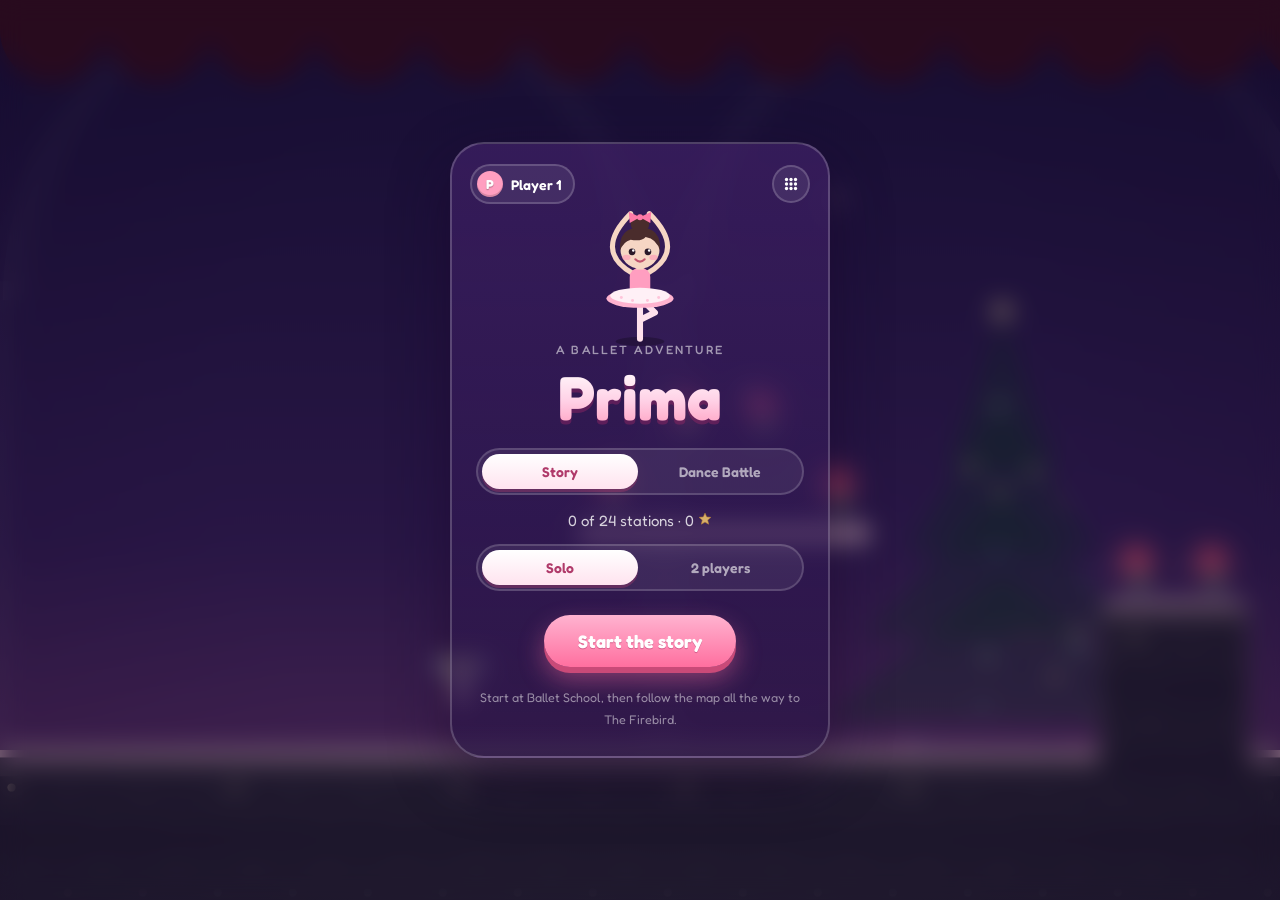
==== play/index.html @ 868edf6e "Add free web demo (Ballet Class + The Nutcracker) Co-Authored-By: Claude Opus 5.5 <noreply@anthropic" ====
<!DOCTYPE html>
<html lang="en">
<head>
<meta charset="utf-8">
<meta name="viewport" content="width=device-width,initial-scale=1,maximum-scale=1,user-scalable=no,viewport-fit=cover">
<title>Prima: Ballet Adventure — free demo</title>
<meta name="description" content="Play the free Nutcracker chapter of Prima: Ballet Adventure, a ballet platformer for kids. No ads, no tracking.">
<link rel="stylesheet" href="css/fonts.css">
<link rel="stylesheet" href="css/style.css">
</head>
<body>
<canvas id="c"></canvas>

<div class="hud" id="hud">
  <div class="pill" id="hearts"></div>
  <div class="pill"><span id="itemIcon"></span><span id="items">0</span></div>
  <div class="spacer"></div>
  <div class="pill" id="powPill" style="display:none"><span id="powIcon"></span><span class="pbar"><i id="powBar"></i></span></div>
  <div class="pill" id="timerPill" style="display:none"><svg width="14" height="14" viewBox="0 0 24 24"><circle cx="12" cy="13" r="8" fill="none" stroke="#fff" stroke-width="2"/><path d="M12 9v4l2.5 2M9 2h6" stroke="#fff" stroke-width="2" stroke-linecap="round"/></svg><span id="timer">0</span></div>
  <div class="pill"><span class="beat" id="beat"></span><span id="score">0</span></div>
  <button class="pill iconbtn" id="home" aria-label="Home"><svg width="16" height="16" viewBox="0 0 24 24"><path d="M4 11l8-7 8 7v9a1 1 0 01-1 1h-4v-6h-6v6H5a1 1 0 01-1-1z" fill="#fff"/></svg></button>
  <button class="pill iconbtn" id="menu" aria-label="Pause"><svg width="16" height="16" viewBox="0 0 24 24"><rect x="6" y="5" width="4" height="14" rx="1.5" fill="#fff"/><rect x="14" y="5" width="4" height="14" rx="1.5" fill="#fff"/></svg></button>
  <button class="pill iconbtn" id="mute" aria-label="Sound"></button>
</div>
<div class="toast" id="toast"></div>
<div class="btoast" id="badgeToast"></div>
<div class="intro" id="intro"><small id="introAct"></small><b id="introName"></b></div>

<div class="controls" id="controls">
  <div class="dpad" id="dpad">
    <div class="l"><svg width="20" height="20" viewBox="0 0 24 24"><path d="M15 5l-7 7 7 7" stroke="#fff" stroke-width="2.4" fill="none" stroke-linecap="round" stroke-linejoin="round"/></svg></div>
    <div class="r"><svg width="20" height="20" viewBox="0 0 24 24"><path d="M9 5l7 7-7 7" stroke="#fff" stroke-width="2.4" fill="none" stroke-linecap="round" stroke-linejoin="round"/></svg></div>
  </div>
  <div class="acts">
    <div class="btn" data-k="spin">Spin</div>
    <div class="btn big" data-k="jump">Leap</div>
  </div>
</div>

<div class="dhud" id="dhud">
  <div class="pill" id="dplayer">Player 1</div>
  <div class="pill" id="dscore">0</div>
  <div class="spacer"></div>
  <button class="pill iconbtn" id="dquit" aria-label="Quit"><svg width="14" height="14" viewBox="0 0 24 24"><path d="M6 6l12 12M18 6L6 18" stroke="#fff" stroke-width="2.4" stroke-linecap="round"/></svg></button>
</div>
<div class="lanes" id="lanes">
  <div class="lane" data-l="0" style="--c:#ff9ec0"><i></i><span>Plié</span><kbd>D</kbd></div>
  <div class="lane" data-l="1" style="--c:#9fd0ff"><i></i><span>Arabesque</span><kbd>F</kbd></div>
  <div class="lane" data-l="2" style="--c:#ffd36e"><i></i><span>Jeté</span><kbd>J</kbd></div>
  <div class="lane" data-l="3" style="--c:#c9a6ff"><i></i><span>Pirouette</span><kbd>K</kbd></div>
</div>

<div class="map hidden" id="map">
  <div class="mapscroll" id="mapscroll"><div class="mapinner" id="mapinner"></div></div>
  <div class="maptop">
    <button class="pill iconbtn" id="mapHome" aria-label="Home"><svg width="16" height="16" viewBox="0 0 24 24"><path d="M4 11l8-7 8 7v9a1 1 0 01-1 1h-4v-6h-6v6H5a1 1 0 01-1-1z" fill="#fff"/></svg></button>
    <div class="pill" id="mapWho">Story Map</div><div class="spacer"></div>
    <div class="pill" id="mapStars"></div>
  </div>
</div>
<div class="coopctl" id="coopctl">
  <div class="cl" data-who="1"><div class="cdp"><div data-dir="left">◀</div><div data-dir="right">▶</div></div><div class="cbt"><div data-ck="spin">Spin</div><div data-ck="jump" class="big">Leap</div></div><span class="ctag" style="background:#ff9ec0">P1</span></div>
  <div class="cl" data-who="2"><div class="cdp"><div data-dir="left">◀</div><div data-dir="right">▶</div></div><div class="cbt"><div data-ck="spin">Spin</div><div data-ck="jump" class="big">Leap</div></div><span class="ctag" style="background:#3fc8a0">P2</span></div>
</div>
<div class="maker hidden" id="maker">
  <div class="mktop">
    <button class="pill iconbtn" id="mkHome" aria-label="Home"><svg width="16" height="16" viewBox="0 0 24 24"><path d="M4 11l8-7 8 7v9a1 1 0 01-1 1h-4v-6h-6v6H5a1 1 0 01-1-1z" fill="#fff"/></svg></button>
    <div class="mkslots" id="mkSlots"></div><div class="spacer"></div>
    <button class="pill" id="mkThemeBtn">World: <b id="mkTheme"></b></button>
    <button class="pill" id="mkClear">Clear</button>
    <button class="mkplay" id="mkPlay">Play ▶</button>
  </div>
  <div class="mkwrap" id="mkWrap"><canvas id="mkCanvas"></canvas></div>
  <div class="mktools" id="mkTools"></div>
</div>
<div class="overlay" id="overlay"><div class="deco" id="deco"></div><div class="card" id="card"></div></div>

<script>
// Web demo settings. Paste the App Store link here on launch day.
window.PRIMA_WEB_DEMO=true;
window.PRIMA_APP_STORE_URL="";
</script>
<script src="js/setup.js"></script>
<script src="js/levels.js"></script>
<script src="js/engine.js"></script>
<script src="js/ui.js"></script>
<script src="js/update.js"></script>
<script src="js/render.js"></script>
<script src="js/battle.js"></script>
<script src="js/store.js"></script>
<script src="js/main.js"></script>
</body>
</html>
---- play/css/fonts.css ----
@font-face{font-family:'Fredoka';font-style:normal;font-weight:400;font-display:swap;src:url(../fonts/fredoka-latin-400-normal.woff2) format('woff2')}
@font-face{font-family:'Fredoka';font-style:normal;font-weight:500;font-display:swap;src:url(../fonts/fredoka-latin-500-normal.woff2) format('woff2')}
@font-face{font-family:'Fredoka';font-style:normal;font-weight:600;font-display:swap;src:url(../fonts/fredoka-latin-600-normal.woff2) format('woff2')}
@font-face{font-family:'Fredoka';font-style:normal;font-weight:700;font-display:swap;src:url(../fonts/fredoka-latin-700-normal.woff2) format('woff2')}
@font-face{font-family:'Inter';font-style:normal;font-weight:400;font-display:swap;src:url(../fonts/inter-latin-400-normal.woff2) format('woff2')}
@font-face{font-family:'Inter';font-style:normal;font-weight:500;font-display:swap;src:url(../fonts/inter-latin-500-normal.woff2) format('woff2')}
@font-face{font-family:'Inter';font-style:normal;font-weight:600;font-display:swap;src:url(../fonts/inter-latin-600-normal.woff2) format('woff2')}
@font-face{font-family:'Inter';font-style:normal;font-weight:700;font-display:swap;src:url(../fonts/inter-latin-700-normal.woff2) format('woff2')}
---- play/css/style.css ----
:root{--glass:rgba(255,255,255,.10);--line:rgba(255,255,255,.16)}
*{box-sizing:border-box;margin:0;padding:0;-webkit-tap-highlight-color:transparent;user-select:none;-webkit-user-select:none;-webkit-touch-callout:none}
html,body{height:100%;background:#0d0a18;overflow:hidden;font-family:Fredoka,Inter,-apple-system,system-ui,sans-serif;color:#fff;touch-action:none;overscroll-behavior:none}
canvas{position:fixed;inset:0;width:100%;height:100%;display:block}
.hud{position:fixed;top:calc(env(safe-area-inset-top) + 12px);left:calc(env(safe-area-inset-left) + 14px);right:calc(env(safe-area-inset-right) + 14px);display:flex;align-items:center;gap:8px;z-index:5;pointer-events:none;opacity:0;transition:opacity .6s}
.hud.show{opacity:1}
.pill{display:flex;align-items:center;gap:6px;height:34px;padding:0 12px;border-radius:999px;background:rgba(30,16,50,.32);backdrop-filter:blur(16px);-webkit-backdrop-filter:blur(16px);border:1px solid var(--line);font-size:14px;font-weight:600;font-variant-numeric:tabular-nums;letter-spacing:-.01em}
.pill svg{display:block}
.spacer{flex:1}
.beat{width:8px;height:8px;border-radius:50%;background:#ffc6dc}
.iconbtn{pointer-events:auto;width:34px;padding:0;justify-content:center;cursor:pointer;color:#fff;font:inherit}
.controls{position:fixed;left:0;right:0;bottom:0;padding:0 calc(env(safe-area-inset-right) + 18px) calc(env(safe-area-inset-bottom) + 18px) calc(env(safe-area-inset-left) + 18px);display:flex;justify-content:space-between;align-items:flex-end;z-index:5;pointer-events:none;opacity:0;transition:opacity .6s}
.controls.show{opacity:1}
.controls.show .dpad,.controls.show .acts{pointer-events:auto}
.dpad{display:flex;width:156px;height:72px;border-radius:999px;background:var(--glass);border:1px solid var(--line);backdrop-filter:blur(16px);-webkit-backdrop-filter:blur(16px);overflow:hidden}
.dpad div{flex:1;display:grid;place-items:center;transition:background .12s}
.dpad div.on{background:rgba(255,255,255,.22)}
.acts{display:flex;gap:14px;align-items:flex-end}
.btn{width:66px;height:66px;border-radius:50%;background:var(--glass);border:1px solid var(--line);backdrop-filter:blur(16px);-webkit-backdrop-filter:blur(16px);display:grid;place-items:center;color:#fff;font-size:12px;font-weight:600;letter-spacing:.06em;text-transform:uppercase;transition:transform .12s cubic-bezier(.2,.8,.2,1),background .12s}
.btn.big{width:84px;height:84px;margin-bottom:22px;background:rgba(255,198,220,.18)}
.btn.on{transform:scale(.9);background:rgba(255,255,255,.3)}
@media (hover:hover) and (pointer:fine){.controls{display:none}}
.overlay{position:fixed;inset:0;display:grid;place-items:center;z-index:10;background:rgba(10,7,20,.4);backdrop-filter:blur(12px);-webkit-backdrop-filter:blur(12px);transition:opacity .5s;padding:12px}
.overlay.hidden{opacity:0;pointer-events:none}
.card{text-align:center;padding:34px 24px 26px;border-radius:30px;background:rgba(255,255,255,.07);border:1px solid var(--line);max-width:380px;width:100%;max-height:100%;overflow:auto;animation:rise .8s cubic-bezier(.2,.8,.2,1)}
.eyebrow{font-size:12px;letter-spacing:.22em;text-transform:uppercase;opacity:.55}
h1{font-size:56px;font-weight:700;letter-spacing:-.045em;line-height:1.05;margin-top:8px;background:linear-gradient(180deg,#fff,#ffc6dc);-webkit-background-clip:text;background-clip:text;color:transparent}
.sub{opacity:.7;margin-top:8px;font-size:15px;line-height:1.5}
.cta{margin-top:24px;padding:15px 34px;border-radius:999px;border:none;background:#fff;color:#16111f;font-weight:600;font-size:16px;font-family:inherit;cursor:pointer;transition:transform .2s}
.cta:active,.act:active{transform:scale(.96)}
.ghost{display:block;margin:14px auto 0;background:none;border:none;color:#fff;opacity:.6;font:500 15px Fredoka,Inter,system-ui,sans-serif;cursor:pointer}
.howto{margin-top:20px;font-size:12.5px;opacity:.5;line-height:1.7}
.stats{display:flex;justify-content:center;gap:30px;margin-top:20px}
.stat b{display:block;font-size:30px;font-weight:700;letter-spacing:-.02em;font-variant-numeric:tabular-nums}
.stat span{font-size:11px;opacity:.55;letter-spacing:.14em;text-transform:uppercase}
.list{margin-top:22px;display:flex;flex-direction:column;gap:10px}
.act{display:flex;align-items:center;gap:14px;width:100%;padding:12px 14px;border-radius:18px;background:rgba(255,255,255,.07);border:1px solid var(--line);color:#fff;font:inherit;text-align:left;cursor:pointer;transition:transform .2s,background .2s;animation:rise .7s cubic-bezier(.2,.8,.2,1) both}
.act:hover{background:rgba(255,255,255,.12)}
.act:disabled{opacity:.38;cursor:default}
.num{width:38px;height:38px;flex:none;border-radius:12px;display:grid;place-items:center;font-weight:700;font-size:14px}
.act .t{flex:1;display:flex;flex-direction:column;gap:2px}
.act b{font-size:15px;font-weight:600}
.act small{font-size:12px;opacity:.55}
.act .go{opacity:.5;font-size:18px}
@keyframes rise{from{opacity:0;transform:translateY(24px) scale(.97)}to{opacity:1;transform:none}}
.toast{text-shadow:0 1px 3px rgba(20,0,40,.7),0 0 12px rgba(20,0,40,.5);font-weight:600;position:fixed;left:50%;top:calc(env(safe-area-inset-top) + 60px);transform:translateX(-50%);font-size:12px;letter-spacing:.2em;text-transform:uppercase;opacity:0;transition:opacity .5s;z-index:6;pointer-events:none;white-space:nowrap}
.toast.show{opacity:.75}
.intro{position:fixed;left:0;right:0;top:34%;text-align:center;z-index:6;pointer-events:none;opacity:0}
.intro small{display:block;font-size:12px;letter-spacing:.3em;text-transform:uppercase;opacity:.6}
.intro b{display:block;font-size:40px;font-weight:700;letter-spacing:-.04em;margin-top:6px}
.intro.play{animation:intro 2.8s cubic-bezier(.2,.8,.2,1) forwards}
@keyframes intro{0%{opacity:0;transform:translateY(16px);filter:blur(6px)}18%{opacity:1;transform:none;filter:none}75%{opacity:1}100%{opacity:0;transform:translateY(-10px)}}
.bgrid{display:grid;grid-template-columns:1fr 1fr;gap:8px;margin-top:16px}
.bgrid button{padding:11px 8px;border-radius:16px;border:2px solid rgba(255,255,255,.16);background:rgba(255,255,255,.07);color:#fff;font:600 14px Fredoka,Inter,system-ui,sans-serif;cursor:pointer;transition:transform .15s,background .2s}
.bgrid button.on{background:linear-gradient(180deg,#fff,#ffe3ef);color:#b03a6a;border-color:transparent;box-shadow:0 3px 0 rgba(176,58,106,.35)}
.bgrid button:active{transform:scale(.95)}
.seg{display:flex;gap:4px;padding:4px;border-radius:999px;background:rgba(255,255,255,.07);border:1px solid var(--line);margin-top:18px}
.seg button{flex:1;padding:9px 10px;border-radius:999px;border:none;background:none;color:#fff;font:600 14px Fredoka,Inter,system-ui,sans-serif;opacity:.6;cursor:pointer;transition:background .25s,opacity .25s,color .25s}
.seg button.on{background:#fff;color:#16111f;opacity:1}
.seglabel{font-size:11px;letter-spacing:.16em;text-transform:uppercase;opacity:.45;margin-top:16px;text-align:left;padding-left:4px}
.seglabel+.seg{margin-top:6px}
.act.sel{background:rgba(255,255,255,.16);border-color:rgba(255,255,255,.5)}
.lanes{position:fixed;left:calc(env(safe-area-inset-left) + 14px);right:calc(env(safe-area-inset-right) + 14px);bottom:calc(env(safe-area-inset-bottom) + 14px);display:grid;grid-template-columns:repeat(4,1fr);gap:8px;z-index:5;opacity:0;pointer-events:none;transition:opacity .5s}
.lanes.show{opacity:1;pointer-events:auto}
@media (min-aspect-ratio:6/5){.lanes{left:auto;width:min(400px,52vw)}}
.lane{height:64px;border-radius:18px;background:var(--glass);border:1px solid var(--line);backdrop-filter:blur(16px);-webkit-backdrop-filter:blur(16px);display:flex;flex-direction:column;align-items:center;justify-content:center;gap:5px;font-size:11px;font-weight:600;letter-spacing:.03em;transition:transform .1s,background .1s;cursor:pointer}
.lane i{width:10px;height:10px;border-radius:50%;background:var(--c);box-shadow:0 0 12px var(--c)}
.lane.on{transform:scale(.93);background:rgba(255,255,255,.25)}
.lane kbd{font:inherit;font-size:10px;opacity:.4}
@media (pointer:coarse){.lane kbd{display:none}}
.dhud{position:fixed;top:calc(env(safe-area-inset-top) + 12px);left:calc(env(safe-area-inset-left) + 14px);right:calc(env(safe-area-inset-right) + 14px);display:flex;align-items:center;gap:8px;z-index:5;pointer-events:none;opacity:0;transition:opacity .5s}
.dhud.show{opacity:1}
.versus{display:flex;justify-content:center;gap:14px;margin-top:20px}
.versus div{flex:1;padding:14px 8px;border-radius:18px;background:rgba(255,255,255,.06);border:1px solid var(--line)}
.versus div.win{border-color:rgba(255,214,110,.7);background:rgba(255,214,110,.1)}
.versus b{display:block;font-size:24px;font-weight:700}
.versus span{font-size:11px;opacity:.55;letter-spacing:.12em;text-transform:uppercase}
.grade{font-size:84px!important}

/* ---- storybook styling ---- */
.card{background:linear-gradient(180deg,rgba(70,36,110,.62),rgba(40,20,70,.62));border:2px solid rgba(255,255,255,.2);border-radius:34px;box-shadow:0 20px 60px rgba(20,0,40,.45)}
h1{font-size:62px;font-weight:700;letter-spacing:0;background:linear-gradient(180deg,#fff 0%,#ffd1e6 55%,#ff9ec0 100%);-webkit-background-clip:text;background-clip:text;filter:drop-shadow(0 4px 0 rgba(150,40,100,.45));animation:wiggle 3.2s ease-in-out infinite}
@keyframes wiggle{0%,100%{transform:rotate(-1.5deg) scale(1)}50%{transform:rotate(1.5deg) scale(1.03)}}
.eyebrow{letter-spacing:.18em;font-weight:500}
.cta{background:linear-gradient(180deg,#ffb3d0,#ff6f9f);color:#fff;font-weight:700;font-size:18px;box-shadow:0 6px 0 #c94a78,0 12px 26px rgba(255,111,159,.45);text-shadow:0 1px 0 rgba(150,30,80,.4);transition:transform .12s,box-shadow .12s}
.cta:active{transform:translateY(4px);box-shadow:0 2px 0 #c94a78,0 6px 14px rgba(255,111,159,.4)}
.seg{border-width:2px}
.seg button{font-weight:600;font-size:14px}
.seg button.on{background:linear-gradient(180deg,#fff,#ffe3ef);color:#b03a6a;box-shadow:0 3px 0 rgba(176,58,106,.35)}
.act{border-radius:22px;border-width:2px}
.num{width:44px;height:44px;border-radius:15px;box-shadow:inset 0 -3px 0 rgba(0,0,0,.15),0 3px 8px rgba(0,0,0,.2)}
.num svg{width:24px;height:24px;filter:drop-shadow(0 1px 1px rgba(0,0,0,.3))}
.act b{font-size:16px}
.intro b{font-size:48px;font-weight:700;letter-spacing:0;filter:drop-shadow(0 4px 0 rgba(120,40,100,.45))}
.intro.play{animation:intro 3s cubic-bezier(.34,1.56,.64,1) forwards}
.btn,.lane{font-family:Fredoka,Inter,system-ui,sans-serif;font-size:13px;letter-spacing:.04em}
.pill{font-family:Fredoka,Inter,system-ui,sans-serif}
.hero{width:118px;height:140px;margin:2px auto -6px;animation:bob 2.2s ease-in-out infinite}
.hero svg{width:100%;height:100%;overflow:visible;animation:twirl 4.5s ease-in-out infinite;transform-origin:50% 60%}
@keyframes bob{0%,100%{transform:translateY(0)}50%{transform:translateY(-8px)}}
@keyframes twirl{0%,58%,100%{transform:scaleX(1)}63%{transform:scaleX(-1)}68%{transform:scaleX(1)}73%{transform:scaleX(-1)}78%{transform:scaleX(1)}}
.hero .hp{display:none}.hero.h-bow .g-bow,.hero.h-swan .g-swan,.hero.h-tiara .g-tiara,.hero.h-flower .g-flower,.hero.h-star .g-star,.hero.h-bunny .g-bunny,.hero.h-cat .g-cat{display:inline}
.hero.rb rect[rx="10"]{animation:rbw 3s linear infinite}@keyframes rbw{0%{fill:#ff7aa8}25%{fill:#ffd36e}50%{fill:#7fe0c0}75%{fill:#9fd0ff}100%{fill:#ff7aa8}}
.deco{position:absolute;inset:0;overflow:hidden;pointer-events:none}
.deco span{position:absolute;bottom:-40px;animation:floatup linear infinite;opacity:.8}
@keyframes floatup{0%{transform:translateY(0) rotate(0) scale(.8);opacity:0}10%{opacity:.85}90%{opacity:.85}100%{transform:translateY(-115vh) rotate(200deg) scale(1.1);opacity:0}}
.overlay{overflow:hidden}
.card{position:relative;z-index:1}

.map{position:fixed;inset:0;z-index:12;background:#140c2c;transition:opacity .45s}
.map.hidden{opacity:0;pointer-events:none}
.map.hidden *,.maker.hidden *,.overlay.hidden *{pointer-events:none!important}
.mapscroll{position:absolute;inset:0;overflow-y:auto;overflow-x:hidden;-webkit-overflow-scrolling:touch;touch-action:pan-y;overscroll-behavior:contain}
.mapinner{position:relative;width:100%}
.band{position:absolute;left:0;right:0}
.maptop{position:fixed;top:calc(env(safe-area-inset-top) + 12px);left:calc(env(safe-area-inset-left) + 14px);right:calc(env(safe-area-inset-right) + 14px);display:flex;gap:8px;align-items:center;z-index:13;pointer-events:none}
.maptop .pill{pointer-events:auto;background:rgba(30,16,50,.55)}
.node{position:absolute;transform:translate(-50%,-50%);display:flex;flex-direction:column;align-items:center;gap:4px;background:none;border:none;color:#fff;font:inherit;cursor:pointer;width:130px;z-index:2;padding:0}
.nd{width:68px;height:68px;border-radius:50%;display:grid;place-items:center;box-shadow:0 6px 0 rgba(0,0,0,.25),inset 0 -4px 0 rgba(0,0,0,.15);border:3px solid #fff;position:relative;transition:transform .2s}
.nd svg{width:32px;height:32px;filter:drop-shadow(0 1px 1px rgba(0,0,0,.3))}
.node:active .nd{transform:scale(.92)}
.nl{font-size:14px;font-weight:600;text-shadow:0 1px 3px rgba(0,0,0,.6);white-space:nowrap}
.ns{display:flex;gap:2px;margin-top:-3px}
.node.locked{cursor:default}
.node.locked .nd{filter:grayscale(.85) brightness(.65);border-color:rgba(255,255,255,.35)}
.node.locked .nl{opacity:.5}
.lockb{position:absolute;right:-5px;bottom:-5px;width:26px;height:26px;border-radius:50%;background:#2a1a40;display:grid;place-items:center;border:2px solid rgba(255,255,255,.6)}
.lockb svg{width:12px!important;height:12px!important}
.node.cur .nd::before{content:'';position:absolute;inset:-10px;border-radius:50%;border:3px solid rgba(255,255,255,.75);animation:ring 1.6s ease-out infinite}
@keyframes ring{0%{transform:scale(.85);opacity:1}100%{transform:scale(1.4);opacity:0}}
.node.pop .nd{animation:popn .8s cubic-bezier(.34,1.56,.64,1)}
@keyframes popn{0%{transform:scale(.4) rotate(-20deg)}100%{transform:scale(1)}}
.banner{position:absolute;left:50%;transform:translate(-50%,-50%);padding:8px 20px;border-radius:999px;background:rgba(255,255,255,.94);color:#6a2a6a;text-align:center;box-shadow:0 6px 0 rgba(0,0,0,.2);white-space:nowrap;z-index:2}
.banner small{display:block;font-size:10px;letter-spacing:.18em;text-transform:uppercase;opacity:.6;font-weight:600}
.banner b{font-size:17px}
.mpath{position:absolute;left:0;top:0;pointer-events:none;z-index:1}
.avatar{position:absolute;transform:translate(-50%,-100%);transition:left 1.4s ease-in-out,top 1.4s ease-in-out;z-index:3;pointer-events:none}
.avatar .hero{width:56px;height:66px;margin:0}
.avatar.walk .hero{animation:hopwalk .35s ease-in-out infinite}
@keyframes hopwalk{0%,100%{transform:translateY(0)}50%{transform:translateY(-16px)}}
.decor{position:absolute;opacity:.22;animation:bob 3.4s ease-in-out infinite;pointer-events:none}
.decor svg{width:28px;height:28px}
.bigstars{display:flex;justify-content:center;gap:6px;margin-top:14px}
.bigstars svg{width:38px;height:38px;animation:popn .6s cubic-bezier(.34,1.56,.64,1) both}
.progress{margin-top:16px;font-size:15px;opacity:.8}

.toprow{display:flex;align-items:center;gap:8px;margin:-14px -6px 4px}
.chip{display:flex;align-items:center;gap:8px;padding:5px 12px 5px 5px;border-radius:999px;border:2px solid rgba(255,255,255,.18);background:rgba(255,255,255,.08);color:#fff;font:600 14px Fredoka,Inter,system-ui,sans-serif;cursor:pointer}
.pdot{width:26px;height:26px;border-radius:50%;display:grid;place-items:center;font-weight:700;font-size:13px;color:#fff;text-shadow:0 1px 1px rgba(0,0,0,.3);box-shadow:inset 0 -2px 0 rgba(0,0,0,.15)}
.ibtn{width:38px;height:38px;border-radius:50%;border:2px solid rgba(255,255,255,.18);background:rgba(255,255,255,.08);display:grid;place-items:center;cursor:pointer;color:#fff;padding:0}
.ibtn svg{width:18px;height:18px}
.plist{display:flex;flex-direction:column;gap:10px;margin-top:20px}
.prow{display:flex;align-items:center;gap:12px;padding:10px 12px;border-radius:20px;border:2px solid rgba(255,255,255,.16);background:rgba(255,255,255,.07);color:#fff;font:600 16px Fredoka,Inter,system-ui,sans-serif;cursor:pointer;text-align:left}
.prow.on{border-color:#ffd1e6;background:rgba(255,209,230,.16)}
.prow .pdot{width:40px;height:40px;font-size:18px}
.prow small{display:block;font-size:12px;opacity:.6;font-weight:500}
.prow .x{margin-left:auto;opacity:.5;font-size:20px;padding:0 6px}
.field{width:100%;margin-top:16px;padding:13px 16px;border-radius:16px;border:2px solid rgba(255,255,255,.2);background:rgba(255,255,255,.1);color:#fff;font:600 16px Fredoka,Inter,system-ui,sans-serif;outline:none;-webkit-user-select:text;user-select:text}
.swatches{display:flex;justify-content:center;gap:10px;margin-top:14px;flex-wrap:wrap}
.sw{width:34px;height:34px;border-radius:50%;border:3px solid transparent;cursor:pointer;padding:0}
.sw.on{border-color:#fff;transform:scale(1.12)}

.slist{display:flex;flex-direction:column;gap:10px;margin-top:20px;text-align:left}
.srow{display:flex;align-items:center;justify-content:space-between;gap:14px;padding:12px 16px;border-radius:18px;background:rgba(255,255,255,.07);border:2px solid rgba(255,255,255,.14);color:#fff;font:600 15px Fredoka,Inter,system-ui,sans-serif;text-align:left;cursor:pointer;width:100%}
.srow small{display:block;font-size:12px;opacity:.6;font-weight:500;margin-top:2px}
.srow input[type=range]{width:52%;accent-color:#ff8fbf;height:28px}
.tog i{flex:none;width:50px;height:30px;border-radius:999px;background:rgba(255,255,255,.2);position:relative;transition:background .25s}
.tog i::after{content:'';position:absolute;top:3px;left:3px;width:24px;height:24px;border-radius:50%;background:#fff;transition:transform .3s cubic-bezier(.34,1.56,.64,1);box-shadow:0 2px 4px rgba(0,0,0,.25)}
.tog.on i{background:#ff8fbf}.tog.on i::after{transform:translateX(20px)}

.btoast{position:fixed;left:50%;top:calc(env(safe-area-inset-top) + 12px);transform:translate(-50%,-200%);opacity:0;z-index:30;display:flex;align-items:center;gap:12px;padding:8px 18px 8px 8px;border-radius:999px;background:rgba(255,255,255,.96);color:#5a2a6a;box-shadow:0 8px 28px rgba(30,0,50,.35);transition:transform .55s cubic-bezier(.34,1.56,.64,1),opacity .3s;pointer-events:none;white-space:nowrap}
.btoast.show{transform:translate(-50%,0);opacity:1}
.btoast small{display:block;font-size:11px;letter-spacing:.12em;text-transform:uppercase;opacity:.6;font-weight:600}
.btoast b{font-size:17px}
.bicon{width:44px;height:44px;border-radius:50%;display:grid;place-items:center;flex:none;box-shadow:inset 0 -3px 0 rgba(0,0,0,.15)}
.bicon svg{width:22px;height:22px}
.bgrid2{display:grid;grid-template-columns:1fr 1fr;gap:10px;margin-top:18px}
.badge{display:flex;flex-direction:column;align-items:center;gap:4px;padding:14px 8px;border-radius:20px;background:rgba(255,255,255,.06);border:2px solid rgba(255,255,255,.12);animation:rise .6s cubic-bezier(.2,.8,.2,1) both}
.badge .bicon{width:52px;height:52px;opacity:.45}
.badge.got .bicon{opacity:1}
.badge b{font-size:14px;margin-top:4px}.badge small{font-size:11px;opacity:.6;line-height:1.35}
.badge:not(.got) b{opacity:.55}

.shophero .hero{width:100px;height:120px;margin:6px auto 0}
.coins{display:inline-flex;align-items:center;gap:6px;margin-top:8px;padding:6px 14px;border-radius:999px;background:rgba(255,227,122,.14);color:#ffe9a8;font-weight:600;font-size:15px}
.shopgrid{display:grid;grid-template-columns:repeat(3,1fr);gap:8px;margin-top:14px}
.sitem{display:flex;flex-direction:column;align-items:center;gap:4px;padding:12px 4px 10px;border-radius:18px;border:2px solid rgba(255,255,255,.12);background:rgba(255,255,255,.06);color:#fff;font:600 12.5px Fredoka,Inter,system-ui,sans-serif;cursor:pointer;transition:transform .15s}
.sitem:active{transform:scale(.94)}
.sitem.wear{border-color:#ffd1e6;background:rgba(255,209,230,.16)}
.sitem small{display:flex;align-items:center;gap:3px;font-size:11px;opacity:.75;font-weight:500}
.sitem small svg{width:11px;height:11px}
.swatch{width:42px;height:42px;border-radius:50%;box-shadow:inset 0 -3px 0 rgba(0,0,0,.15);border:2px solid rgba(255,255,255,.6)}
.swatch.hs{display:grid;place-items:center;background:rgba(255,255,255,.12)}
.swatch.hs svg{width:28px;height:28px}
.shopmsg{min-height:20px;margin-top:10px;font-size:14px;color:#ffe9a8}
.pbar{width:46px;height:6px;border-radius:3px;background:rgba(255,255,255,.2);overflow:hidden}.pbar i{display:block;height:100%;background:linear-gradient(90deg,#ffe27a,#ff9ec0);border-radius:3px}
#powIcon{font-size:12px}
.secretdot{position:absolute;top:-4px;left:-4px;width:22px;height:22px;border-radius:50%;background:#ffd36e;display:grid;place-items:center;border:2px solid #fff;box-shadow:0 2px 6px rgba(0,0,0,.3)}.secretdot svg{width:13px!important;height:13px!important}

.storyart{position:relative;height:200px;border-radius:24px;margin-top:14px;overflow:hidden;box-shadow:inset 0 -30px 40px rgba(0,0,0,.15)}
.storyart .shero{position:absolute;left:50%;bottom:6px;transform:translateX(-50%)}
.storyart .shero .hero{width:120px;height:146px;margin:0}
.sicon{position:absolute;right:16px;top:16px;width:58px;height:58px;border-radius:50%;background:rgba(255,255,255,.22);display:grid;place-items:center;border:2px solid rgba(255,255,255,.5);animation:bob 2.6s ease-in-out infinite}
.sicon svg{width:32px;height:32px}
.sfl{position:absolute;opacity:.35;animation:bob 3s ease-in-out infinite}.sfl svg{width:20px;height:20px}
.stxt{margin-top:16px;font-size:18px;line-height:1.45;font-weight:500;animation:rise .6s cubic-bezier(.2,.8,.2,1)}
.sdots{display:flex;justify-content:center;gap:6px;margin-top:14px}.sdots i{width:8px;height:8px;border-radius:50%;background:rgba(255,255,255,.3)}.sdots i.on{background:#ffd1e6;width:22px;border-radius:4px}
@media (max-height:520px){.storyart{height:140px}.storyart .shero .hero{width:80px;height:98px}.stxt{font-size:15px}}

.coopctl{position:fixed;left:0;right:0;bottom:0;display:none;justify-content:space-between;padding:0 calc(env(safe-area-inset-right) + 10px) calc(env(safe-area-inset-bottom) + 10px) calc(env(safe-area-inset-left) + 10px);z-index:5;pointer-events:none}
.coopctl.show{display:flex}
.cl{display:flex;gap:8px;align-items:flex-end;pointer-events:auto;position:relative}
.cl[data-who="2"]{flex-direction:row-reverse}
.cdp{display:flex;border-radius:999px;background:var(--glass);border:1px solid var(--line);overflow:hidden;backdrop-filter:blur(14px)}
.cdp div{width:52px;height:58px;display:grid;place-items:center;font-size:16px;color:#fff}
.cdp div.on,.cbt div.on{background:rgba(255,255,255,.28)}
.cbt{display:flex;flex-direction:column;gap:6px}
.cbt div{width:58px;height:44px;border-radius:16px;display:grid;place-items:center;background:var(--glass);border:1px solid var(--line);font-size:11px;font-weight:600;color:#fff;letter-spacing:.04em;text-transform:uppercase;backdrop-filter:blur(14px)}
.cbt div.big{height:54px;background:rgba(255,198,220,.18)}
.ctag{position:absolute;top:-22px;left:8px;font-size:11px;font-weight:700;padding:2px 8px;border-radius:999px;color:#fff}
.cl[data-who="2"] .ctag{left:auto;right:8px}
@media (hover:hover) and (pointer:fine){.coopctl.show{display:none}}

.maker{position:fixed;inset:0;z-index:12;background:#140c2c;display:flex;flex-direction:column;transition:opacity .4s}
.maker.hidden{opacity:0;pointer-events:none}
.mktop{display:flex;align-items:center;gap:6px;padding:calc(env(safe-area-inset-top) + 10px) calc(env(safe-area-inset-right) + 10px) 8px calc(env(safe-area-inset-left) + 10px);flex-wrap:wrap;flex:none;position:relative;z-index:2}
.mktop .pill{cursor:pointer;color:#fff;font:600 13px Fredoka,Inter,sans-serif;background:rgba(255,255,255,.1)}
.mkslots{display:flex;gap:4px}
.mkslots button{padding:7px 10px;border-radius:999px;border:none;background:rgba(255,255,255,.08);color:#fff;font:600 12px Fredoka,Inter,sans-serif;opacity:.6;cursor:pointer}
.mkslots button.on{background:#fff;color:#b03a6a;opacity:1}
.mkplay{padding:9px 18px;border-radius:999px;border:none;background:linear-gradient(180deg,#ffb3d0,#ff6f9f);color:#fff;font:700 15px Fredoka,Inter,sans-serif;box-shadow:0 4px 0 #c94a78;cursor:pointer}
.mkwrap{flex:1;overflow-x:auto;overflow-y:hidden;-webkit-overflow-scrolling:touch;touch-action:pan-x;margin:0 8px;border-radius:16px;min-height:0}
.mktools{flex:none}
.mktop .pill,.mkplay,.mkslots button{flex:none;white-space:nowrap}
.mkwrap canvas{display:block}
.mktools{display:flex;gap:6px;overflow-x:auto;padding:10px calc(env(safe-area-inset-right) + 10px) calc(env(safe-area-inset-bottom) + 12px) calc(env(safe-area-inset-left) + 10px)}
.mtool{flex:none;display:flex;flex-direction:column;align-items:center;gap:4px;padding:8px 10px;border-radius:14px;border:2px solid rgba(255,255,255,.12);background:rgba(255,255,255,.06);color:#fff;font:600 11px Fredoka,Inter,sans-serif;cursor:pointer;min-width:58px}
.mtool i{width:22px;height:22px;border-radius:7px;box-shadow:inset 0 -2px 0 rgba(0,0,0,.2)}
.mtool.on{border-color:#ffd1e6;background:rgba(255,209,230,.18)}

.controls .dpad{transform:scale(var(--cs,1));transform-origin:bottom left}
.controls .acts{transform:scale(var(--cs,1));transform-origin:bottom right}
.coopctl .cl[data-who="1"]{transform:scale(var(--cs,1));transform-origin:bottom left}
.coopctl .cl[data-who="2"]{transform:scale(var(--cs,1));transform-origin:bottom right}
.controls,.coopctl{transition:opacity .6s}
.controls.show.idle,.coopctl.show.idle{opacity:.28}
.mgrid{display:grid;grid-template-columns:1fr 1fr;gap:10px;margin-top:18px}
.mtile{display:flex;flex-direction:column;align-items:center;gap:6px;padding:16px 8px 14px;border-radius:22px;border:2px solid rgba(255,255,255,.12);background:rgba(255,255,255,.06);color:#fff;font:inherit;cursor:pointer;transition:transform .15s}
.mtile:active{transform:scale(.95)}
.micon{width:56px;height:56px;border-radius:18px;display:grid;place-items:center;box-shadow:inset 0 -3px 0 rgba(0,0,0,.15),0 4px 10px rgba(0,0,0,.2)}
.micon svg{width:28px;height:28px}
.mtile b{font-size:15px}.mtile small{font-size:12px;opacity:.6}
.miniseg{display:flex;gap:3px;padding:3px;border-radius:999px;background:rgba(255,255,255,.08);flex:none}
.miniseg button{padding:6px 10px;border-radius:999px;border:none;background:none;color:#fff;font:600 12px Fredoka,Inter,sans-serif;opacity:.6;cursor:pointer}
.miniseg button.on{background:#fff;color:#b03a6a;opacity:1}
.codebox{font:500 12px ui-monospace,Menlo,monospace;resize:none;word-break:break-all;margin-top:6px;line-height:1.4}
@media (max-height:520px){.hero{width:70px;height:84px;margin:0 auto -4px}h1{font-size:40px}}
@media (max-height:520px){h1{font-size:38px}.card{padding:20px 20px 18px}.howto{display:none}.list{margin-top:14px;gap:8px}.act{padding:9px 12px}.sub{font-size:14px}}

/* full game unlock */
.ugrid{display:flex;flex-wrap:wrap;justify-content:center;gap:8px;margin:20px auto 4px;max-width:380px}
.uchip{display:flex;align-items:center;gap:6px;padding:8px 14px;border-radius:999px;background:rgba(255,255,255,.12);border:1px solid rgba(255,255,255,.22);font-weight:600;font-size:14px;text-shadow:0 1px 3px rgba(30,10,50,.6);opacity:0;animation:uin .45s cubic-bezier(.2,1.4,.4,1) forwards}
.uchip .ui svg{display:block}
@keyframes uin{from{opacity:0;transform:translateY(10px) scale(.8)}to{opacity:1;transform:none}}
.uprice{margin-top:12px;font-size:13px;opacity:.7}
.umsg{margin-top:10px;font-size:14px;color:#ffd1e6}
.ghost.usmall{font-size:13px;margin-top:4px;opacity:.45}
.gq{margin:18px 0 6px;font-size:34px;font-weight:700;letter-spacing:.5px}
.gin{display:inline-block;min-width:60px;padding:2px 12px;border-radius:14px;background:rgba(255,255,255,.12)}
.gin.bad{background:rgba(255,90,120,.45);animation:gshake .4s}
@keyframes gshake{25%{transform:translateX(-8px)}50%{transform:translateX(7px)}75%{transform:translateX(-4px)}}
.gpad{display:grid;grid-template-columns:repeat(3,64px);gap:10px;justify-content:center;margin-top:14px}
.gk{height:56px;border-radius:18px;border:1px solid rgba(255,255,255,.2);background:rgba(255,255,255,.1);color:#fff;font:600 22px Fredoka,Inter,system-ui,sans-serif;cursor:pointer;display:grid;place-items:center;transition:transform .1s,background .1s}
.gk:active{transform:scale(.92);background:rgba(255,255,255,.24)}
.lockb.gold{background:linear-gradient(135deg,#ffe58a,#ffb84d);border-color:#fff6d0}
.lockb.mini{position:relative;display:inline-grid;right:auto;bottom:auto;width:18px;height:18px;margin-left:6px;vertical-align:-3px}
.lockb.mini svg{width:10px!important;height:10px!important}
.uconf{position:fixed;inset:0;pointer-events:none;z-index:40;overflow:hidden}
.uconf i{position:absolute;top:-20px;width:9px;height:14px;border-radius:3px;animation:ufall linear forwards}
@keyframes ufall{to{top:110%;transform:rotate(720deg) translateX(40px)}}

/* progression extras */
.gcrown{vertical-align:-2px;margin-left:2px;filter:drop-shadow(0 1px 2px rgba(120,70,0,.5))}
.perfect{margin:14px auto 0;padding:10px 16px;border-radius:16px;background:linear-gradient(135deg,rgba(255,211,110,.28),rgba(255,158,192,.2));border:1px solid rgba(255,226,140,.5);font-weight:600;font-size:15px;display:flex;gap:8px;align-items:center;justify-content:center;max-width:360px;animation:uin .5s .6s cubic-bezier(.2,1.4,.4,1) both}
.crownhint{margin-top:12px;font-size:13px;opacity:.7;display:flex;gap:6px;align-items:center;justify-content:center}
.gift{margin:12px auto 0;display:flex;gap:12px;align-items:center;justify-content:center;padding:10px 18px;border-radius:18px;background:rgba(255,255,255,.1);border:1px solid rgba(255,255,255,.22);width:max-content;max-width:100%;text-align:left;animation:uin .5s .9s cubic-bezier(.2,1.4,.4,1) both}
.gift small{display:block;font-size:12px;opacity:.7}.gift .swatch{width:34px;height:34px;border-radius:50%;flex:none}
.sitem.reward{opacity:.75}.sitem.reward small{display:flex;gap:4px;align-items:center;justify-content:center}
.ehero{position:absolute;left:0;right:0;bottom:6px;display:flex;justify-content:center;gap:0}
.ehero span{width:58px;transform:scale(.62);transform-origin:bottom center;margin:0 -10px;opacity:0;animation:uin .5s cubic-bezier(.2,1.4,.4,1) forwards}
.storyart.curtain::before,.storyart.curtain::after{content:'';position:absolute;top:0;bottom:0;width:22%;background:linear-gradient(90deg,#8a1e3a,#c23a5a 60%,#8a1e3a);z-index:2}
.storyart.curtain::before{left:0;border-radius:0 0 40px 0}.storyart.curtain::after{right:0;border-radius:0 0 0 40px}


/* short landscape phones: keep the whole title card on screen */
@media (max-height:460px){
  .card[data-kind="title"]{padding:14px 18px 14px}
  .card[data-kind="title"] .hero{display:none}
  .card[data-kind="title"] .eyebrow{margin-top:2px}
  .card[data-kind="title"] h1{font-size:34px;margin-top:2px}
  .card[data-kind="title"] .seg{margin-top:10px}
  .card[data-kind="title"] .progress{margin-top:8px}
  .card[data-kind="title"] .cta{margin-top:12px;padding:12px 30px}
  .card[data-kind="shop"] .shophero{display:none}
}
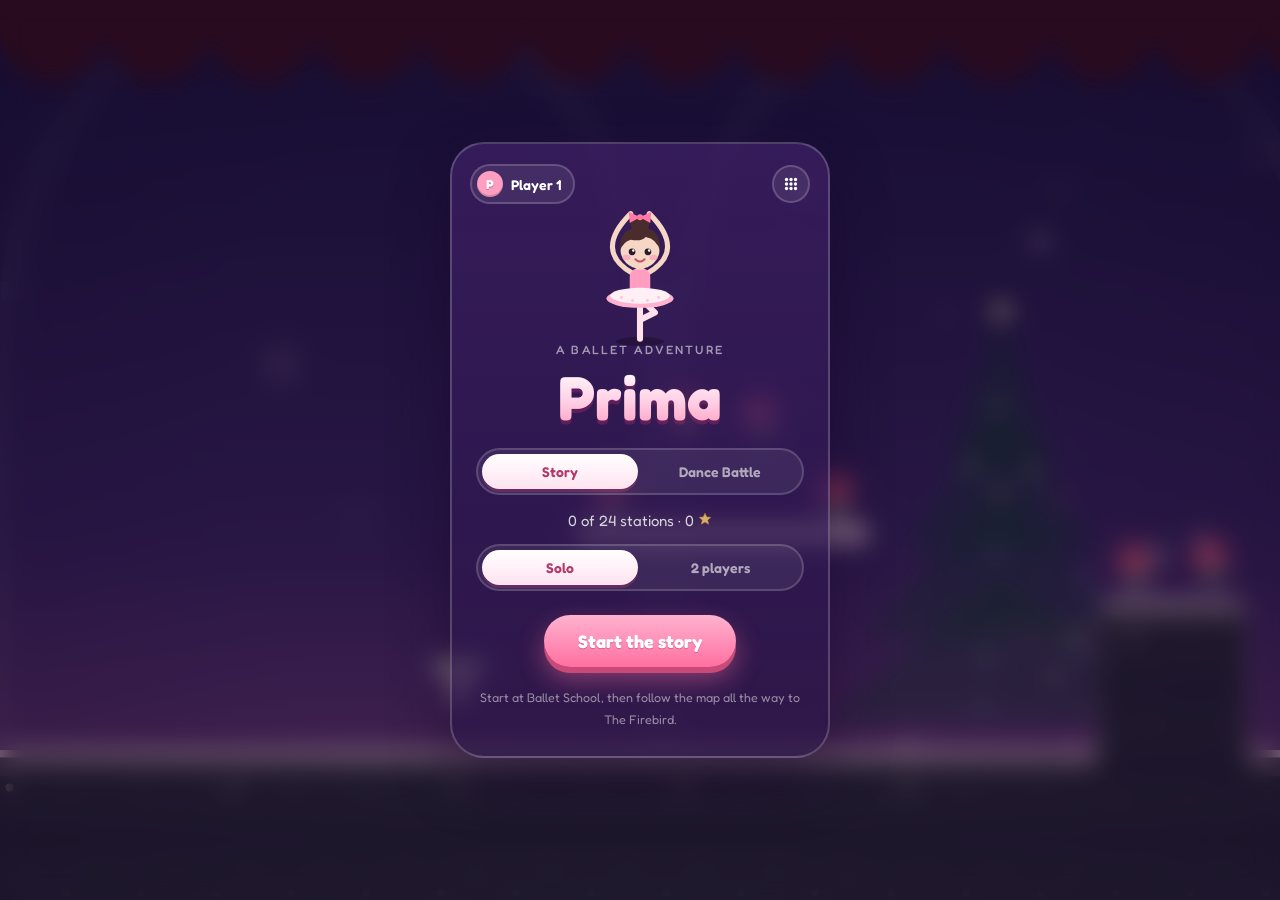
==== commit 8c821b68: "Map stop pop-up with a wardrobe shortcut Co-Authored-By: Claude Opus 5.5 <noreply@anthropic.com> Cla" ====
--- a/play/index.html
+++ b/play/index.html
@@ -52,6 +52,7 @@
 
 <div class="map hidden" id="map">
   <div class="mapscroll" id="mapscroll"><div class="mapinner" id="mapinner"></div></div>
+  <div class="stopwrap" id="stopwrap"><div class="stopcard" id="stopcard"></div></div>
   <div class="maptop">
     <button class="pill iconbtn" id="mapHome" aria-label="Home"><svg width="16" height="16" viewBox="0 0 24 24"><path d="M4 11l8-7 8 7v9a1 1 0 01-1 1h-4v-6h-6v6H5a1 1 0 01-1-1z" fill="#fff"/></svg></button>
     <div class="pill" id="mapWho">Story Map</div><div class="spacer"></div>
--- a/play/css/style.css
+++ b/play/css/style.css
@@ -303,3 +303,27 @@
   .card[data-kind="title"] .cta{margin-top:12px;padding:12px 30px}
   .card[data-kind="shop"] .shophero{display:none}
 }
+
+/* station pop-up on the story map */
+.stopwrap{position:absolute;inset:0;z-index:5;display:flex;align-items:flex-end;justify-content:center;padding:0 14px calc(env(safe-area-inset-bottom) + 16px);background:rgba(10,4,24,0);pointer-events:none;transition:background .35s}
+.stopwrap.show{pointer-events:auto;background:rgba(10,4,24,.35)}
+.stopcard{position:relative;width:min(400px,100%);padding:18px 18px 16px;border-radius:28px;color:#fff;text-align:center;
+  background:linear-gradient(180deg,rgba(90,40,130,.82),rgba(50,18,80,.9));border:1px solid rgba(255,255,255,.25);
+  backdrop-filter:blur(18px) saturate(1.3);-webkit-backdrop-filter:blur(18px) saturate(1.3);box-shadow:0 20px 60px rgba(0,0,0,.45);
+  transform:translateY(120%) scale(.96);opacity:0;transition:transform .5s cubic-bezier(.2,1.25,.35,1),opacity .3s}
+.stopwrap.show .stopcard{transform:none;opacity:1}
+.stophero{width:72px;height:88px;margin:-58px auto 4px;filter:drop-shadow(0 8px 14px rgba(0,0,0,.35));animation:stopbob 2.2s ease-in-out infinite}
+.stophero .hero{width:72px;height:88px;margin:0}
+@keyframes stopbob{0%,100%{transform:translateY(0)}50%{transform:translateY(-6px)}}
+.stopinfo small{display:block;font-size:12px;letter-spacing:.08em;text-transform:uppercase;opacity:.7}
+.stopinfo b{display:block;font:700 26px Fredoka,Inter,system-ui,sans-serif;margin:2px 0 4px}
+.stopinfo em{font-style:normal;font-size:13px;opacity:.7}
+.stopstars{display:flex;gap:4px;justify-content:center;align-items:center;min-height:18px}
+.stopq{margin:12px 0 10px;font-size:15px;opacity:.9}
+.stopbtns{display:flex;gap:10px}
+.stopbtns button{flex:1;height:54px;border-radius:18px;font:700 18px Fredoka,Inter,system-ui,sans-serif;cursor:pointer;border:0;transition:transform .12s}
+.stopbtns button:active{transform:scale(.95)}
+.stopwear{display:flex;align-items:center;justify-content:center;gap:8px;background:rgba(255,255,255,.14);color:#fff;border:1px solid rgba(255,255,255,.3)!important}
+.stopplay{background:linear-gradient(180deg,#ffb3d0,#ff6f9f);color:#fff;box-shadow:0 6px 0 #d4487e,0 10px 22px rgba(255,111,159,.4)}
+.stopx{position:absolute;top:10px;right:12px;width:32px;height:32px;border-radius:50%;border:0;background:rgba(255,255,255,.12);color:#fff;font-size:20px;line-height:1;cursor:pointer}
+.card [data-u="stopgo"]{position:sticky;bottom:6px;z-index:3;box-shadow:0 6px 0 #d4487e,0 12px 30px rgba(20,6,40,.6)}
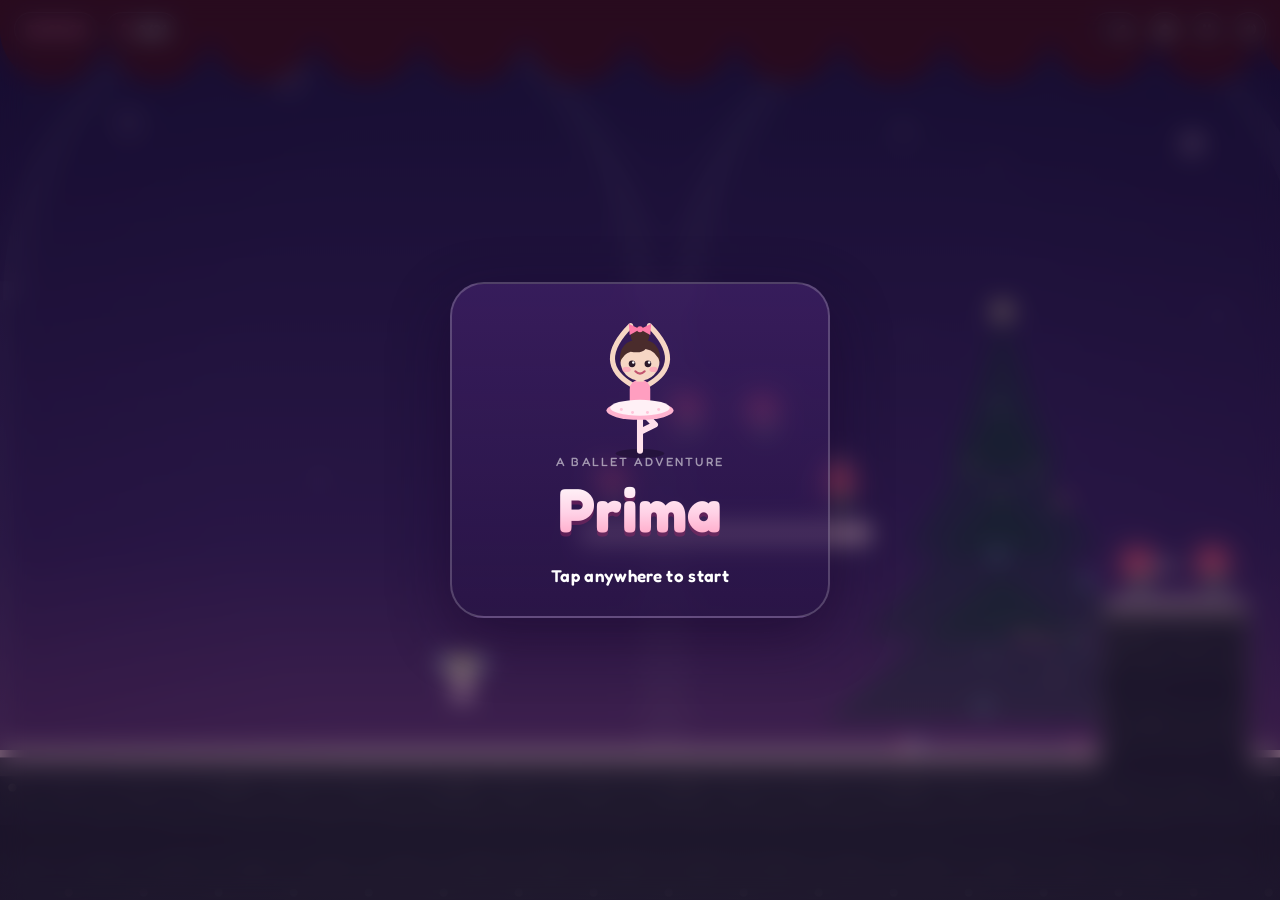
==== commit d794092a: "Pause button for Dance Battle; hidden HUD buttons no longer catch taps Co-Authored-By: Claude Opus 5" ====
--- a/play/index.html
+++ b/play/index.html
@@ -41,6 +41,7 @@
   <div class="pill" id="dplayer">Player 1</div>
   <div class="pill" id="dscore">0</div>
   <div class="spacer"></div>
+  <button class="pill iconbtn" id="dpause" aria-label="Pause"><svg width="14" height="14" viewBox="0 0 24 24"><rect x="6" y="5" width="4" height="14" rx="1.5" fill="#fff"/><rect x="14" y="5" width="4" height="14" rx="1.5" fill="#fff"/></svg></button>
   <button class="pill iconbtn" id="dquit" aria-label="Quit"><svg width="14" height="14" viewBox="0 0 24 24"><path d="M6 6l12 12M18 6L6 18" stroke="#fff" stroke-width="2.4" stroke-linecap="round"/></svg></button>
 </div>
 <div class="lanes" id="lanes">
--- a/play/css/style.css
+++ b/play/css/style.css
@@ -327,3 +327,11 @@
 .stopplay{background:linear-gradient(180deg,#ffb3d0,#ff6f9f);color:#fff;box-shadow:0 6px 0 #d4487e,0 10px 22px rgba(255,111,159,.4)}
 .stopx{position:absolute;top:10px;right:12px;width:32px;height:32px;border-radius:50%;border:0;background:rgba(255,255,255,.12);color:#fff;font-size:20px;line-height:1;cursor:pointer}
 .card [data-u="stopgo"]{position:sticky;bottom:6px;z-index:3;box-shadow:0 6px 0 #d4487e,0 12px 30px rgba(20,6,40,.6)}
+
+/* tap to start */
+.card[data-kind="tapstart"]{padding-bottom:30px}
+.tapgo{margin-top:22px;font:600 17px Fredoka,Inter,system-ui,sans-serif;letter-spacing:.02em;animation:tapgo 1.6s ease-in-out infinite}
+@keyframes tapgo{0%,100%{opacity:.45;transform:scale(.98)}50%{opacity:1;transform:scale(1.03)}}
+#overlay:has(.card[data-kind="tapstart"]){cursor:pointer}
+/* hidden HUDs must not catch taps meant for the visible one */
+.hud:not(.show) .iconbtn,.dhud:not(.show) .iconbtn{pointer-events:none}
